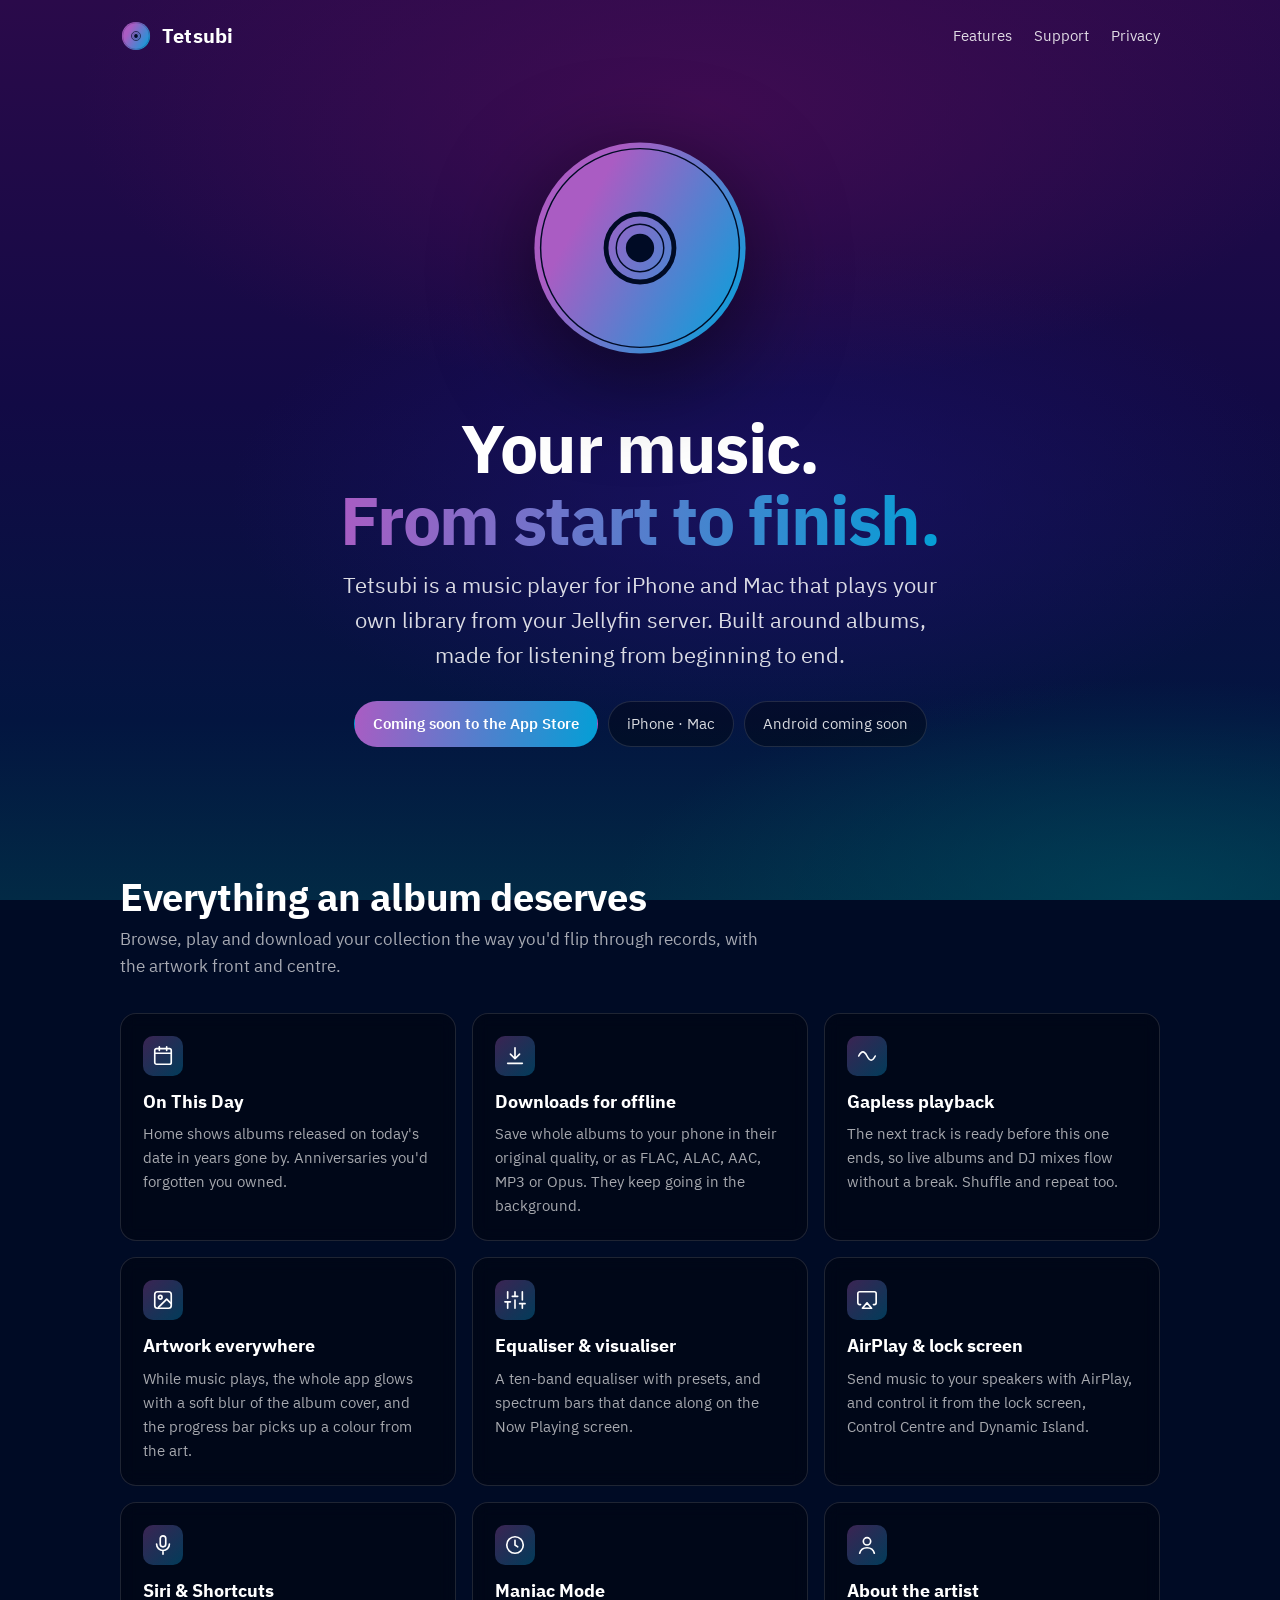
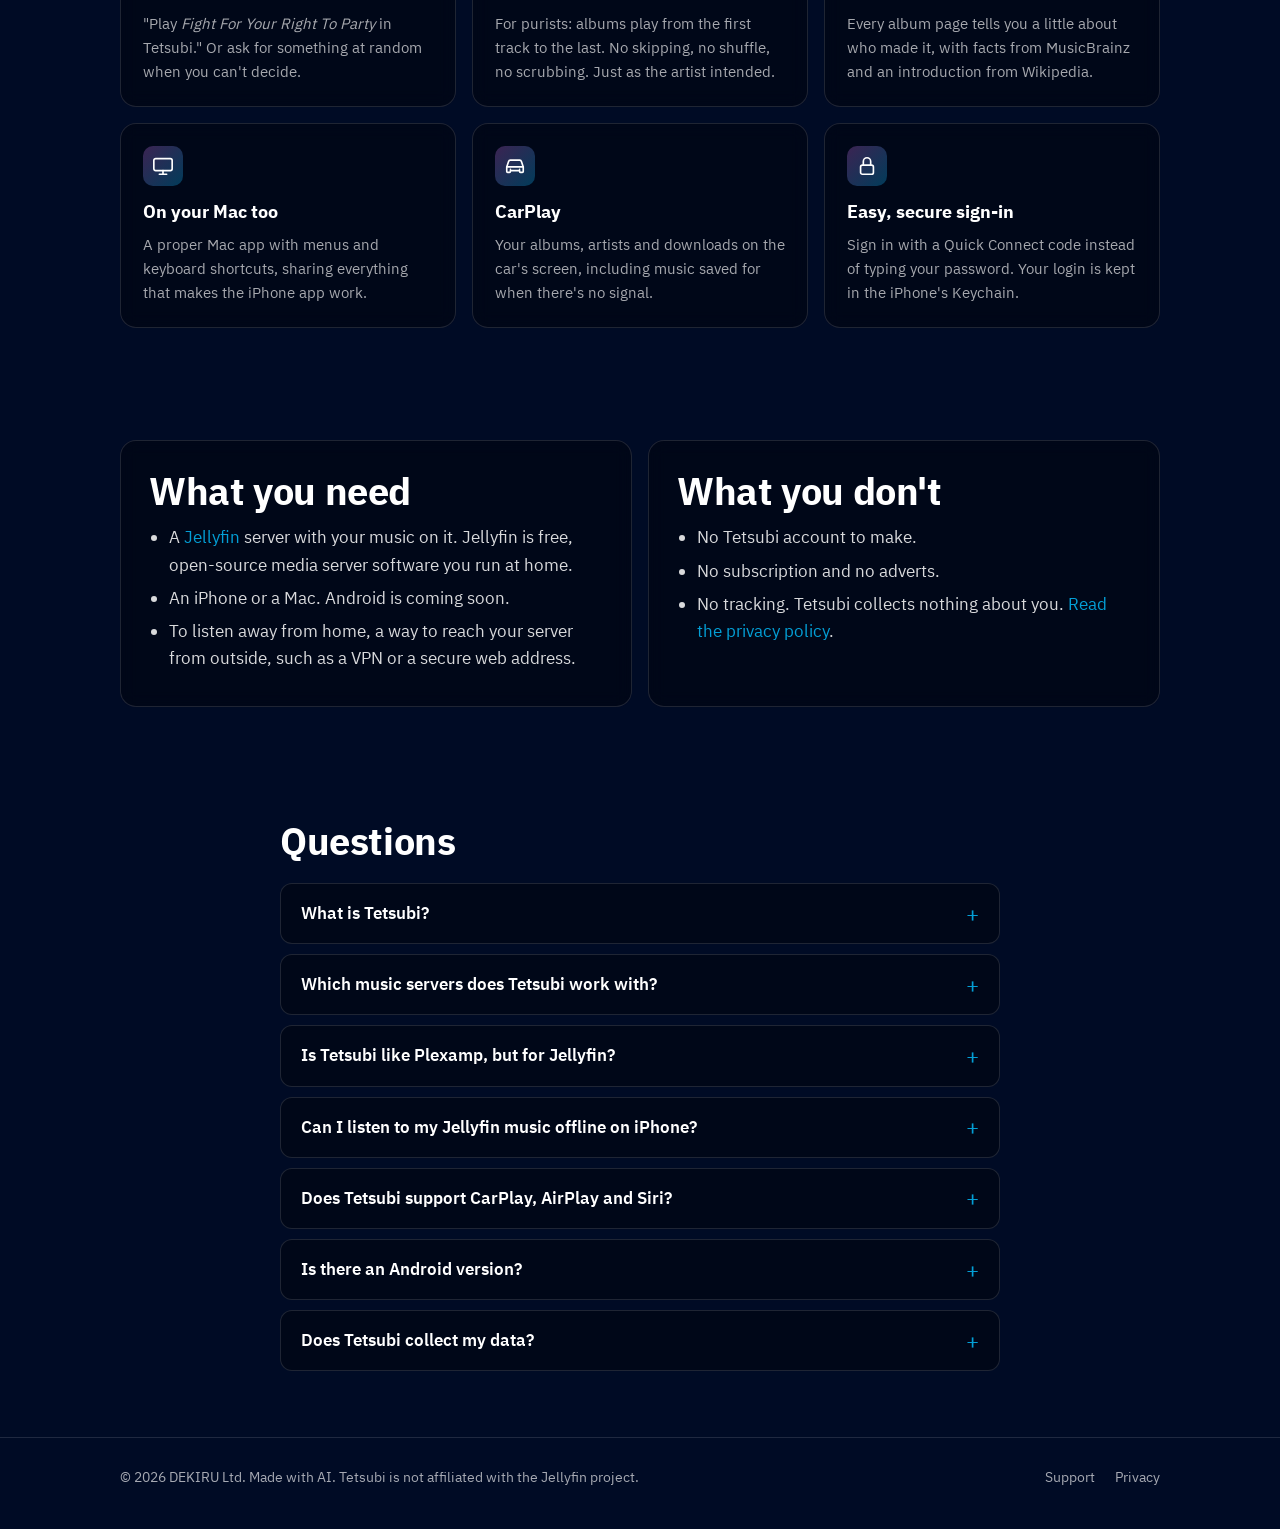
==== index.html @ 82c3cc9a "Initial commit: Tetsubi website Co-Authored-By: Claude Fable 5.2 <noreply@anthropic.com>" ====
<!doctype html>
<html lang="en-GB">
<head>
  <meta charset="utf-8">
  <meta name="viewport" content="width=device-width, initial-scale=1">
  <title>Tetsubi — music player for Jellyfin on iPhone and Mac</title>
  <meta name="description" content="Tetsubi is a music player for iPhone and Mac that plays your own music library from your Jellyfin server. Album-first, offline downloads, gapless playback, no accounts and no tracking.">
  <meta name="robots" content="index, follow, max-image-preview:large">
  <link rel="canonical" href="https://tetsubi.app/">
  <meta name="theme-color" content="#000b25">
  <meta name="application-name" content="Tetsubi">
  <meta property="og:type" content="website">
  <meta property="og:site_name" content="Tetsubi">
  <meta property="og:locale" content="en_GB">
  <meta property="og:url" content="https://tetsubi.app/">
  <meta property="og:title" content="Tetsubi — music player for Jellyfin on iPhone and Mac">
  <meta property="og:description" content="Tetsubi is a music player for iPhone and Mac that plays your own music library from your Jellyfin server. Album-first, offline downloads, gapless playback, no accounts and no tracking.">
  <meta property="og:image" content="https://tetsubi.app/assets/social-card.png">
  <meta property="og:image:width" content="1200">
  <meta property="og:image:height" content="630">
  <meta property="og:image:alt" content="Tetsubi: your music, your server. A music player for Jellyfin on iPhone and Mac.">
  <meta name="twitter:card" content="summary_large_image">
  <meta name="twitter:title" content="Tetsubi — music player for Jellyfin on iPhone and Mac">
  <meta name="twitter:description" content="Tetsubi is a music player for iPhone and Mac that plays your own music library from your Jellyfin server. Album-first, offline downloads, gapless playback, no accounts and no tracking.">
  <meta name="twitter:image" content="https://tetsubi.app/assets/social-card.png">
  <link rel="alternate" type="text/plain" title="Tetsubi summary for AI assistants" href="https://tetsubi.app/llms.txt">
  <link rel="icon" href="favicon.ico" sizes="any">
  <link rel="icon" href="favicon.svg" type="image/svg+xml">
  <link rel="apple-touch-icon" href="assets/apple-touch-icon.png">
  <link rel="stylesheet" href="styles.css">
  <script type="application/ld+json">
  {
    "@context": "https://schema.org",
    "@graph": [
      {
        "@type": "Organization",
        "@id": "https://tetsubi.app/#org",
        "name": "DEKIRU",
        "legalName": "DEKIRU Ltd",
        "url": "https://tetsubi.app/"
      },
      {
        "@type": "WebSite",
        "@id": "https://tetsubi.app/#site",
        "name": "Tetsubi",
        "url": "https://tetsubi.app/",
        "publisher": {
          "@id": "https://tetsubi.app/#org"
        },
        "inLanguage": "en-GB",
        "about": {
          "@id": "https://tetsubi.app/#app"
        }
      },
      {
        "@type": "SoftwareApplication",
        "@id": "https://tetsubi.app/#app",
        "name": "Tetsubi",
        "alternateName": [
          "Tetsubi for Jellyfin",
          "Tetsubi music player"
        ],
        "description": "Tetsubi is a music player for iPhone and Mac that plays your own music library from your Jellyfin server, with offline album downloads, gapless playback, an equaliser, AirPlay, Siri and a Mac app.",
        "applicationCategory": "MultimediaApplication",
        "applicationSubCategory": "Music player",
        "operatingSystem": "iOS, macOS",
        "url": "https://tetsubi.app/",
        "image": "https://tetsubi.app/assets/app-icon-512.png",
        "screenshot": "https://tetsubi.app/assets/social-card.png",
        "publisher": {
          "@id": "https://tetsubi.app/#org"
        },
        "author": {
          "@id": "https://tetsubi.app/#org"
        },
        "inLanguage": "en-GB",
        "keywords": "Jellyfin music player, Jellyfin client, Jellyfin iOS app, Jellyfin Mac app, offline music, FLAC, gapless playback, self-hosted music",
        "featureList": [
          "Streams music from your own Jellyfin server",
          "Quick Connect sign-in",
          "Album downloads for offline listening (original, FLAC, ALAC, AAC, MP3, Opus, WAV)",
          "Gapless playback, shuffle and repeat",
          "On This Day album anniversaries",
          "Blurred album-art backgrounds",
          "10-band equaliser and visualiser",
          "AirPlay, lock-screen and Dynamic Island controls",
          "Siri and Shortcuts",
          "Maniac Mode: albums play start to finish",
          "Artist information from MusicBrainz and Wikipedia",
          "Mac app",
          "CarPlay"
        ],
        "privacyPolicy": "https://tetsubi.app/privacy.html"
      },
      {
        "@type": "FAQPage",
        "@id": "https://tetsubi.app/#faq",
        "mainEntity": [
          {
            "@type": "Question",
            "name": "What is Tetsubi?",
            "acceptedAnswer": {
              "@type": "Answer",
              "text": "Tetsubi is a music player app for iPhone and Mac that plays music from a Jellyfin server. It's a Jellyfin music client: it streams your own music library from your server, and downloads albums to your device so you can listen offline."
            }
          },
          {
            "@type": "Question",
            "name": "Which music servers does Tetsubi work with?",
            "acceptedAnswer": {
              "@type": "Answer",
              "text": "Jellyfin. Tetsubi is made for Jellyfin servers and signs in with Jellyfin's Quick Connect or a Jellyfin username and password. It doesn't connect to Plex, Emby, Navidrome or Subsonic servers."
            }
          },
          {
            "@type": "Question",
            "name": "Is Tetsubi like Plexamp, but for Jellyfin?",
            "acceptedAnswer": {
              "@type": "Answer",
              "text": "In spirit, yes. Plexamp is Plex's music app; Tetsubi brings the same album-first feel to Jellyfin, with blurred album-art backgrounds, gapless playback and a Now Playing screen built around the cover. Tetsubi isn't made by or connected with Plex."
            }
          },
          {
            "@type": "Question",
            "name": "Can I listen to my Jellyfin music offline on iPhone?",
            "acceptedAnswer": {
              "@type": "Answer",
              "text": "Yes. Download any album in Tetsubi and it plays with no connection, including on the lock screen with its artwork. Downloads can keep their original quality (such as FLAC) or be converted to ALAC, AAC, MP3, Opus or WAV."
            }
          },
          {
            "@type": "Question",
            "name": "Does Tetsubi support CarPlay, AirPlay and Siri?",
            "acceptedAnswer": {
              "@type": "Answer",
              "text": "Yes, all three."
            }
          },
          {
            "@type": "Question",
            "name": "Is there an Android version?",
            "acceptedAnswer": {
              "@type": "Answer",
              "text": "Yes, it's in the works and coming soon. Tetsubi is available for iPhone and Mac first."
            }
          },
          {
            "@type": "Question",
            "name": "Does Tetsubi collect my data?",
            "acceptedAnswer": {
              "@type": "Answer",
              "text": "No. There's no Tetsubi account, no analytics and no adverts. The app talks only to your own Jellyfin server, plus MusicBrainz, Wikidata and Wikipedia for artist information. See the privacy policy."
            }
          }
        ]
      }
    ]
  }
  </script>
</head>
<body>
  <header class="site-header">
    <div class="wrap">
      <a class="brand" href="./"><img src="assets/disc.svg" alt="">Tetsubi</a>
      <nav class="site-nav">
        <a href="./#features">Features</a>
        <a href="support.html">Support</a>
        <a href="privacy.html">Privacy</a>
      </nav>
    </div>
  </header>

  <main>
    <div class="hero">
      <div class="wrap">
        <img class="disc" src="assets/disc.svg" alt="The Tetsubi app icon: a pink-to-blue disc" width="240" height="240">
        <h1>Your music.<br><span class="grad">From start to finish.</span></h1>
        <p class="lede">Tetsubi is a music player for iPhone and Mac that plays your own library from your Jellyfin server. Built around albums, made for listening from beginning to end.</p>
        <div class="badges">
          <span class="pill primary">Coming soon to the App Store</span>
          <span class="pill">iPhone · Mac</span>
          <span class="pill">Android coming soon</span>
        </div>
      </div>
    </div>

    <section id="features">
      <div class="wrap">
        <h2>Everything an album deserves</h2>
        <p class="section-intro">Browse, play and download your collection the way you'd flip through records, with the artwork front and centre.</p>
        <div class="grid">
          <div class="card">
            <div class="icon"><svg viewBox="0 0 24 24"><rect x="3" y="4" width="18" height="17" rx="2"/><path d="M3 9h18M8 2v4M16 2v4"/></svg></div>
            <h3>On This Day</h3>
            <p>Home shows albums released on today's date in years gone by. Anniversaries you'd forgotten you owned.</p>
          </div>
          <div class="card">
            <div class="icon"><svg viewBox="0 0 24 24"><path d="M12 3v12M7 10l5 5 5-5M4 20h16"/></svg></div>
            <h3>Downloads for offline</h3>
            <p>Save whole albums to your phone in their original quality, or as FLAC, ALAC, AAC, MP3 or Opus. They keep going in the background.</p>
          </div>
          <div class="card">
            <div class="icon"><svg viewBox="0 0 24 24"><path d="M3 12c3-6 6-6 9 0s6 6 9 0"/></svg></div>
            <h3>Gapless playback</h3>
            <p>The next track is ready before this one ends, so live albums and DJ mixes flow without a break. Shuffle and repeat too.</p>
          </div>
          <div class="card">
            <div class="icon"><svg viewBox="0 0 24 24"><rect x="3" y="3" width="18" height="18" rx="3"/><circle cx="9" cy="9" r="2"/><path d="M21 16l-5-5-9 9"/></svg></div>
            <h3>Artwork everywhere</h3>
            <p>While music plays, the whole app glows with a soft blur of the album cover, and the progress bar picks up a colour from the art.</p>
          </div>
          <div class="card">
            <div class="icon"><svg viewBox="0 0 24 24"><path d="M4 21v-7M4 10V3M12 21v-9M12 8V3M20 21v-5M20 12V3M1 14h6M9 8h6M17 16h6"/></svg></div>
            <h3>Equaliser &amp; visualiser</h3>
            <p>A ten-band equaliser with presets, and spectrum bars that dance along on the Now Playing screen.</p>
          </div>
          <div class="card">
            <div class="icon"><svg viewBox="0 0 24 24"><path d="M5 17H4a2 2 0 0 1-2-2V5a2 2 0 0 1 2-2h16a2 2 0 0 1 2 2v10a2 2 0 0 1-2 2h-1"/><path d="M12 15l5 6H7z"/></svg></div>
            <h3>AirPlay &amp; lock screen</h3>
            <p>Send music to your speakers with AirPlay, and control it from the lock screen, Control Centre and Dynamic Island.</p>
          </div>
          <div class="card">
            <div class="icon"><svg viewBox="0 0 24 24"><rect x="9" y="2" width="6" height="12" rx="3"/><path d="M5 11a7 7 0 0 0 14 0M12 18v4"/></svg></div>
            <h3>Siri &amp; Shortcuts</h3>
            <p>"Play <em>Fight For Your Right To Party</em> in Tetsubi." Or ask for something at random when you can't decide.</p>
          </div>
          <div class="card">
            <div class="icon"><svg viewBox="0 0 24 24"><circle cx="12" cy="12" r="9"/><path d="M12 7v5l3 2"/></svg></div>
            <h3>Maniac Mode</h3>
            <p>For purists: albums play from the first track to the last. No skipping, no shuffle, no scrubbing. Just as the artist intended.</p>
          </div>
          <div class="card">
            <div class="icon"><svg viewBox="0 0 24 24"><circle cx="12" cy="8" r="4"/><path d="M4 21c1-4 4.5-6 8-6s7 2 8 6"/></svg></div>
            <h3>About the artist</h3>
            <p>Every album page tells you a little about who made it, with facts from MusicBrainz and an introduction from Wikipedia.</p>
          </div>
          <div class="card">
            <div class="icon"><svg viewBox="0 0 24 24"><rect x="2" y="4" width="20" height="13" rx="2"/><path d="M8 21h8M12 17v4"/></svg></div>
            <h3>On your Mac too</h3>
            <p>A proper Mac app with menus and keyboard shortcuts, sharing everything that makes the iPhone app work.</p>
          </div>
          <div class="card">
            <div class="icon"><svg viewBox="0 0 24 24"><path d="M3 13l2-6a2 2 0 0 1 2-1.4h10A2 2 0 0 1 19 7l2 6v5a1 1 0 0 1-1 1h-2a1 1 0 0 1-1-1v-1H7v1a1 1 0 0 1-1 1H4a1 1 0 0 1-1-1z"/><path d="M3 13h18M7 15.5h.01M17 15.5h.01"/></svg></div>
            <h3>CarPlay</h3>
            <p>Your albums, artists and downloads on the car's screen, including music saved for when there's no signal.</p>
          </div>
          <div class="card">
            <div class="icon"><svg viewBox="0 0 24 24"><rect x="5" y="11" width="14" height="10" rx="2"/><path d="M8 11V7a4 4 0 0 1 8 0v4"/></svg></div>
            <h3>Easy, secure sign-in</h3>
            <p>Sign in with a Quick Connect code instead of typing your password. Your login is kept in the iPhone's Keychain.</p>
          </div>
        </div>
      </div>
    </section>

    <section>
      <div class="wrap">
        <div class="split">
          <div class="card">
            <h2>What you need</h2>
            <ul>
              <li>A <a href="https://jellyfin.org/">Jellyfin</a> server with your music on it. Jellyfin is free, open-source media server software you run at home.</li>
              <li>An iPhone or a Mac. Android is coming soon.</li>
              <li>To listen away from home, a way to reach your server from outside, such as a VPN or a secure web address.</li>
            </ul>
          </div>
          <div class="card">
            <h2>What you don't</h2>
            <ul>
              <li>No Tetsubi account to make.</li>
              <li>No subscription and no adverts.</li>
              <li>No tracking. Tetsubi collects nothing about you. <a href="privacy.html">Read the privacy policy</a>.</li>
            </ul>
          </div>
        </div>
      </div>
    </section>

    <section id="faq" class="faq">
      <div class="wrap">
        <h2>Questions</h2>

        <details>
          <summary>What is Tetsubi?</summary>
          <div>
            <p>Tetsubi is a music player app for iPhone and Mac that plays music from a Jellyfin server. It's a Jellyfin music client: it streams your own music library from your server, and downloads albums to your device so you can listen offline.</p>
          </div>
        </details>

        <details>
          <summary>Which music servers does Tetsubi work with?</summary>
          <div>
            <p>Jellyfin. Tetsubi is made for Jellyfin servers and signs in with Jellyfin's Quick Connect or a Jellyfin username and password. It doesn't connect to Plex, Emby, Navidrome or Subsonic servers.</p>
          </div>
        </details>

        <details>
          <summary>Is Tetsubi like Plexamp, but for Jellyfin?</summary>
          <div>
            <p>In spirit, yes. Plexamp is Plex's music app; Tetsubi brings the same album-first feel to Jellyfin, with blurred album-art backgrounds, gapless playback and a Now Playing screen built around the cover. Tetsubi isn't made by or connected with Plex.</p>
          </div>
        </details>

        <details>
          <summary>Can I listen to my Jellyfin music offline on iPhone?</summary>
          <div>
            <p>Yes. Download any album in Tetsubi and it plays with no connection, including on the lock screen with its artwork. Downloads can keep their original quality (such as FLAC) or be converted to ALAC, AAC, MP3, Opus or WAV.</p>
          </div>
        </details>

        <details>
          <summary>Does Tetsubi support CarPlay, AirPlay and Siri?</summary>
          <div>
            <p>Yes, all three.</p>
          </div>
        </details>

        <details>
          <summary>Is there an Android version?</summary>
          <div>
            <p>Yes, it's in the works and coming soon. Tetsubi is available for iPhone and Mac first.</p>
          </div>
        </details>

        <details>
          <summary>Does Tetsubi collect my data?</summary>
          <div>
            <p>No. There's no Tetsubi account, no analytics and no adverts. The app talks only to your own Jellyfin server, plus MusicBrainz, Wikidata and Wikipedia for artist information. See the <a href="privacy.html">privacy policy</a>.</p>
          </div>
        </details>
      </div>
    </section>
  </main>

  <footer class="site-footer">
    <div class="wrap">
      <span>© 2026 DEKIRU Ltd. Made with AI. Tetsubi is not affiliated with the Jellyfin project.</span>
      <nav>
        <a href="support.html">Support</a>
        <a href="privacy.html">Privacy</a>
      </nav>
    </div>
  </footer>
</body>
</html>
---- styles.css ----
/* Tetsubi website — colours match the app (AppColors.swift). */
@font-face {
  font-family: 'IBM Plex Sans';
  font-style: normal;
  font-weight: 400;
  src: url('assets/ibm-plex-sans-400.woff2') format('woff2');
}
@font-face {
  font-family: 'IBM Plex Sans';
  font-style: normal;
  font-weight: 500;
  src: url('assets/ibm-plex-sans-500.woff2') format('woff2');
}
@font-face {
  font-family: 'IBM Plex Sans';
  font-style: normal;
  font-weight: 600;
  src: url('assets/ibm-plex-sans-600.woff2') format('woff2');
}
@font-face {
  font-family: 'IBM Plex Sans';
  font-style: normal;
  font-weight: 700;
  src: url('assets/ibm-plex-sans-700.woff2') format('woff2');
}

:root {
  --navy: #000b25;
  --pink: #aa5cc3;
  --blue: #039fd6;
  --text: #ffffff;
  --text-2: rgba(255, 255, 255, 0.85);
  --text-3: rgba(255, 255, 255, 0.65);
  --box: rgba(0, 0, 0, 0.35);
  --line: rgba(255, 255, 255, 0.12);
  --radius: 16px;
  --max: 1080px;
  color-scheme: dark;
}

* { box-sizing: border-box; }

html { -webkit-text-size-adjust: 100%; }

body {
  margin: 0;
  min-height: 100vh;
  color: var(--text);
  font: 17px/1.6 'IBM Plex Sans', -apple-system, BlinkMacSystemFont, "SF Pro Text", "Segoe UI", Roboto, "Helvetica Neue", Arial, sans-serif;
  /* Same purple-to-teal wash as the app's background picture. */
  background-color: var(--navy);
  background-image:
    radial-gradient(ellipse 70% 45% at 55% 12%, rgba(64, 12, 82, 0.95), transparent 70%),
    radial-gradient(ellipse 60% 40% at 60% 55%, rgba(26, 18, 100, 0.8), transparent 70%),
    radial-gradient(ellipse 60% 35% at 90% 100%, rgba(0, 70, 90, 0.75), transparent 70%),
    linear-gradient(180deg, #2a0a4a 0%, #120a45 45%, #031540 80%, #022a45 100%);
  background-attachment: fixed;
}

a { color: var(--blue); text-decoration: none; }
a:hover { text-decoration: underline; }

.wrap { max-width: var(--max); margin: 0 auto; padding: 0 20px; }

/* Header */
.site-header { padding: 20px 0; }
.site-header .wrap { display: flex; align-items: center; justify-content: space-between; gap: 16px; }
.brand { display: flex; align-items: center; gap: 10px; color: var(--text); font-weight: 700; font-size: 20px; letter-spacing: 0.01em; }
.brand:hover { text-decoration: none; }
.brand img { width: 32px; height: 32px; }
.site-nav { display: flex; gap: 22px; font-size: 15px; }
.site-nav a { color: var(--text-2); }
.site-nav a:hover, .site-nav a[aria-current="page"] { color: var(--text); text-decoration: none; }
.site-nav a[aria-current="page"] { box-shadow: inset 0 -2px 0 var(--pink); }

/* Hero */
.hero { text-align: center; padding: 56px 0 72px; }
.hero .disc {
  width: min(240px, 60vw); height: auto;
  filter: drop-shadow(0 24px 48px rgba(0, 0, 0, 0.55));
  animation: spin 24s linear infinite;
}
@keyframes spin { to { transform: rotate(360deg); } }
@media (prefers-reduced-motion: reduce) { .hero .disc { animation: none; } }

.hero h1 { font-size: clamp(40px, 8vw, 68px); line-height: 1.05; margin: 36px 0 12px; letter-spacing: -0.02em; }
.hero h1 .grad {
  background: linear-gradient(100deg, var(--pink), var(--blue));
  -webkit-background-clip: text; background-clip: text; color: transparent;
}
.hero p.lede { font-size: clamp(18px, 2.6vw, 22px); color: var(--text-2); max-width: 620px; margin: 0 auto; }

.badges { display: flex; flex-wrap: wrap; justify-content: center; gap: 10px; margin-top: 28px; }
.pill {
  display: inline-flex; align-items: center; gap: 8px;
  padding: 10px 18px; border-radius: 999px;
  background: var(--box); border: 1px solid var(--line);
  color: var(--text-2); font-size: 15px;
}
.pill.primary { background: linear-gradient(100deg, var(--pink), var(--blue)); border-color: transparent; color: #fff; font-weight: 600; }

/* Sections */
section { padding: 56px 0; }
h2 { font-size: clamp(28px, 4.5vw, 38px); line-height: 1.15; margin: 0 0 8px; letter-spacing: -0.01em; }
.section-intro { color: var(--text-3); margin: 0 0 32px; max-width: 640px; }

.grid { display: grid; grid-template-columns: repeat(auto-fill, minmax(260px, 1fr)); gap: 16px; }
.card {
  background: var(--box); border: 1px solid var(--line); border-radius: var(--radius);
  padding: 22px;
  backdrop-filter: blur(8px); -webkit-backdrop-filter: blur(8px);
}
.card h3 { margin: 12px 0 6px; font-size: 18px; }
.card p { margin: 0; color: var(--text-3); font-size: 15px; }
.icon {
  width: 40px; height: 40px; border-radius: 10px;
  display: grid; place-items: center;
  background: linear-gradient(135deg, rgba(170, 92, 195, 0.35), rgba(3, 159, 214, 0.35));
}
.icon svg { width: 22px; height: 22px; stroke: #fff; fill: none; stroke-width: 1.8; stroke-linecap: round; stroke-linejoin: round; }
.tag { display: inline-block; margin-left: 6px; padding: 1px 8px; border-radius: 999px; font-size: 12px; font-weight: 600; vertical-align: 2px; background: rgba(3, 159, 214, 0.25); color: #9fe0f7; }

.split { display: grid; grid-template-columns: 1fr 1fr; gap: 16px; }
@media (max-width: 760px) { .split { grid-template-columns: 1fr; } }
.split .card { padding: 28px; }
.split ul { margin: 12px 0 0; padding-left: 20px; color: var(--text-2); }
.split li { margin: 6px 0; }

/* Text pages (support, privacy) */
.page { padding: 32px 0 64px; }
.page .wrap { max-width: 760px; }
.page h1 { font-size: clamp(34px, 6vw, 48px); margin: 16px 0 8px; letter-spacing: -0.02em; }
.page .updated { color: var(--text-3); margin: 0 0 32px; font-size: 15px; }
.page h2 { font-size: 24px; margin: 40px 0 10px; }
.page p, .page li { color: var(--text-2); }
.page ul { padding-left: 22px; }
.page li { margin: 6px 0; }
.page .card { margin: 24px 0; }
.page .card p:first-child { margin-top: 0; }
.page .card p:last-child { margin-bottom: 0; }

details { background: var(--box); border: 1px solid var(--line); border-radius: 12px; margin: 10px 0; }
summary { cursor: pointer; padding: 16px 20px; font-weight: 600; list-style: none; position: relative; padding-right: 48px; }
summary::-webkit-details-marker { display: none; }
summary::after { content: "+"; position: absolute; right: 20px; top: 50%; transform: translateY(-50%); font-size: 22px; font-weight: 400; color: var(--blue); }
details[open] summary::after { content: "–"; }
details > div { padding: 0 20px 16px; }
details > div > p:first-child { margin-top: 0; }

.contact {
  text-align: center; padding: 32px 24px;
  background: linear-gradient(135deg, rgba(170, 92, 195, 0.25), rgba(3, 159, 214, 0.25));
  border: 1px solid var(--line); border-radius: var(--radius);
}
.contact h2 { margin-top: 0; }
.contact .pill { margin-top: 8px; font-size: 17px; }

kbd, .ui { font: inherit; font-weight: 600; color: var(--text); }

/* Footer */
.site-footer { border-top: 1px solid var(--line); padding: 28px 0 40px; color: var(--text-3); font-size: 14px; }
.site-footer .wrap { display: flex; flex-wrap: wrap; justify-content: space-between; gap: 12px; }
.site-footer nav { display: flex; gap: 20px; }
.site-footer a { color: var(--text-3); }
.site-footer a:hover { color: var(--text); }

@media (max-width: 480px) {
  body { font-size: 16px; }
  .wrap { padding: 0 16px; }
  .site-nav { gap: 16px; }
  .hero { padding: 32px 0 48px; }
}

/* Home page FAQ */
.faq .wrap { max-width: 760px; }
.faq h2 { margin-bottom: 20px; }
.faq p { color: var(--text-2); }
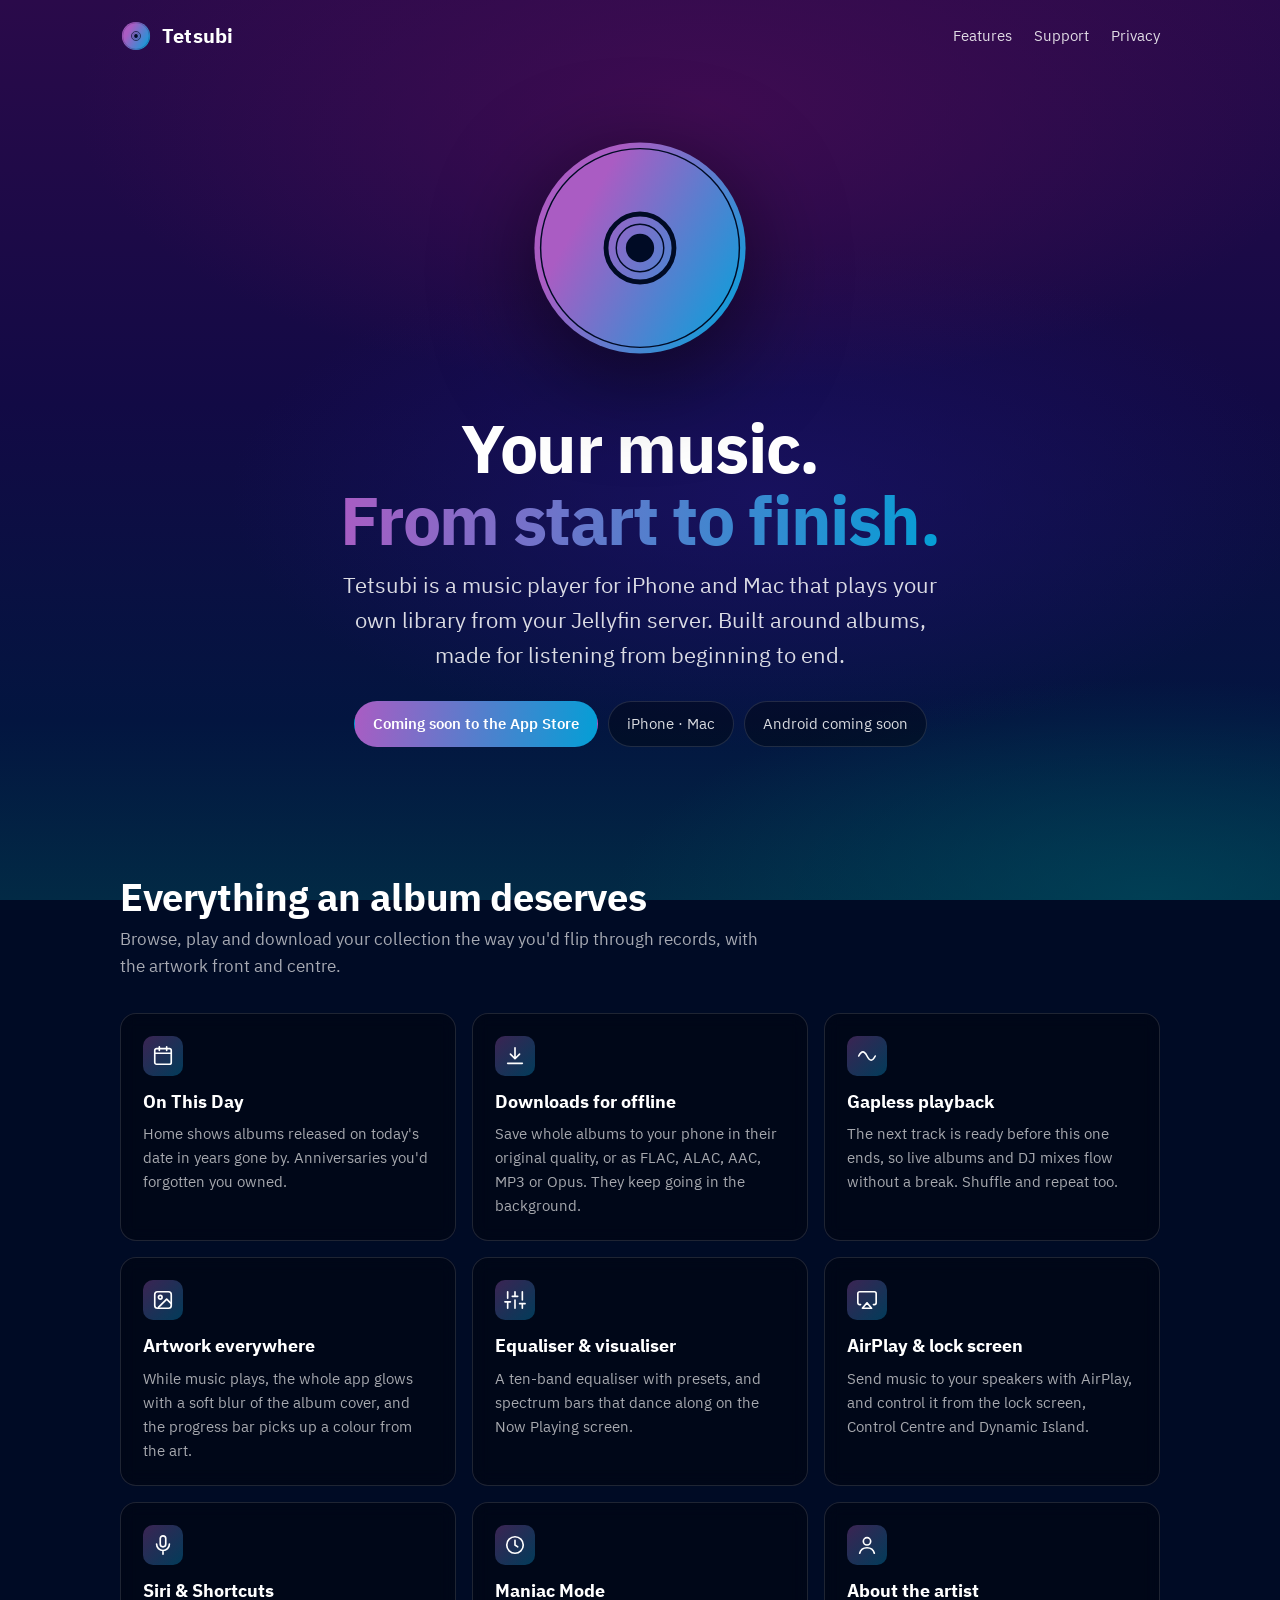
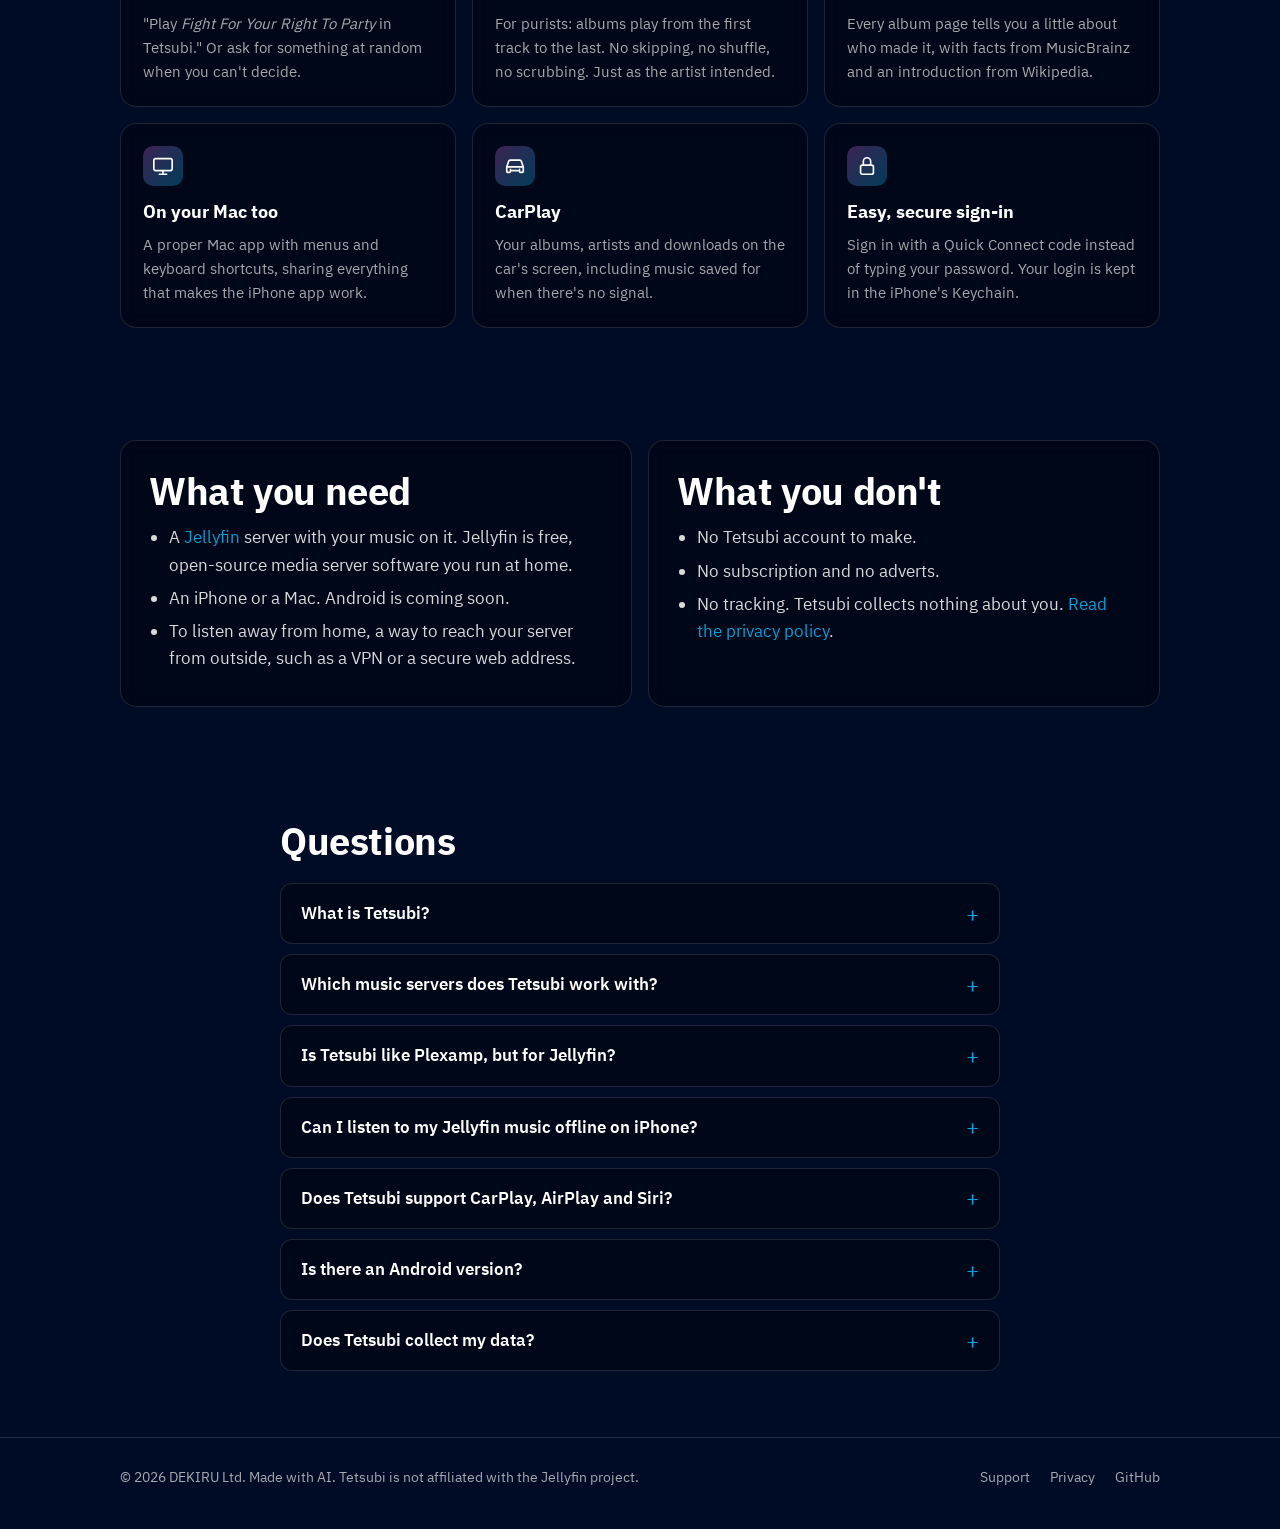
==== commit 5667f414: "Footer: link to the Tetsubi organisation on GitHub Added after Privacy on every page. Sitemap dates " ====
--- a/index.html
+++ b/index.html
@@ -338,6 +338,7 @@
       <nav>
         <a href="support.html">Support</a>
         <a href="privacy.html">Privacy</a>
+        <a href="https://github.com/tetsubi-app">GitHub</a>
       </nav>
     </div>
   </footer>
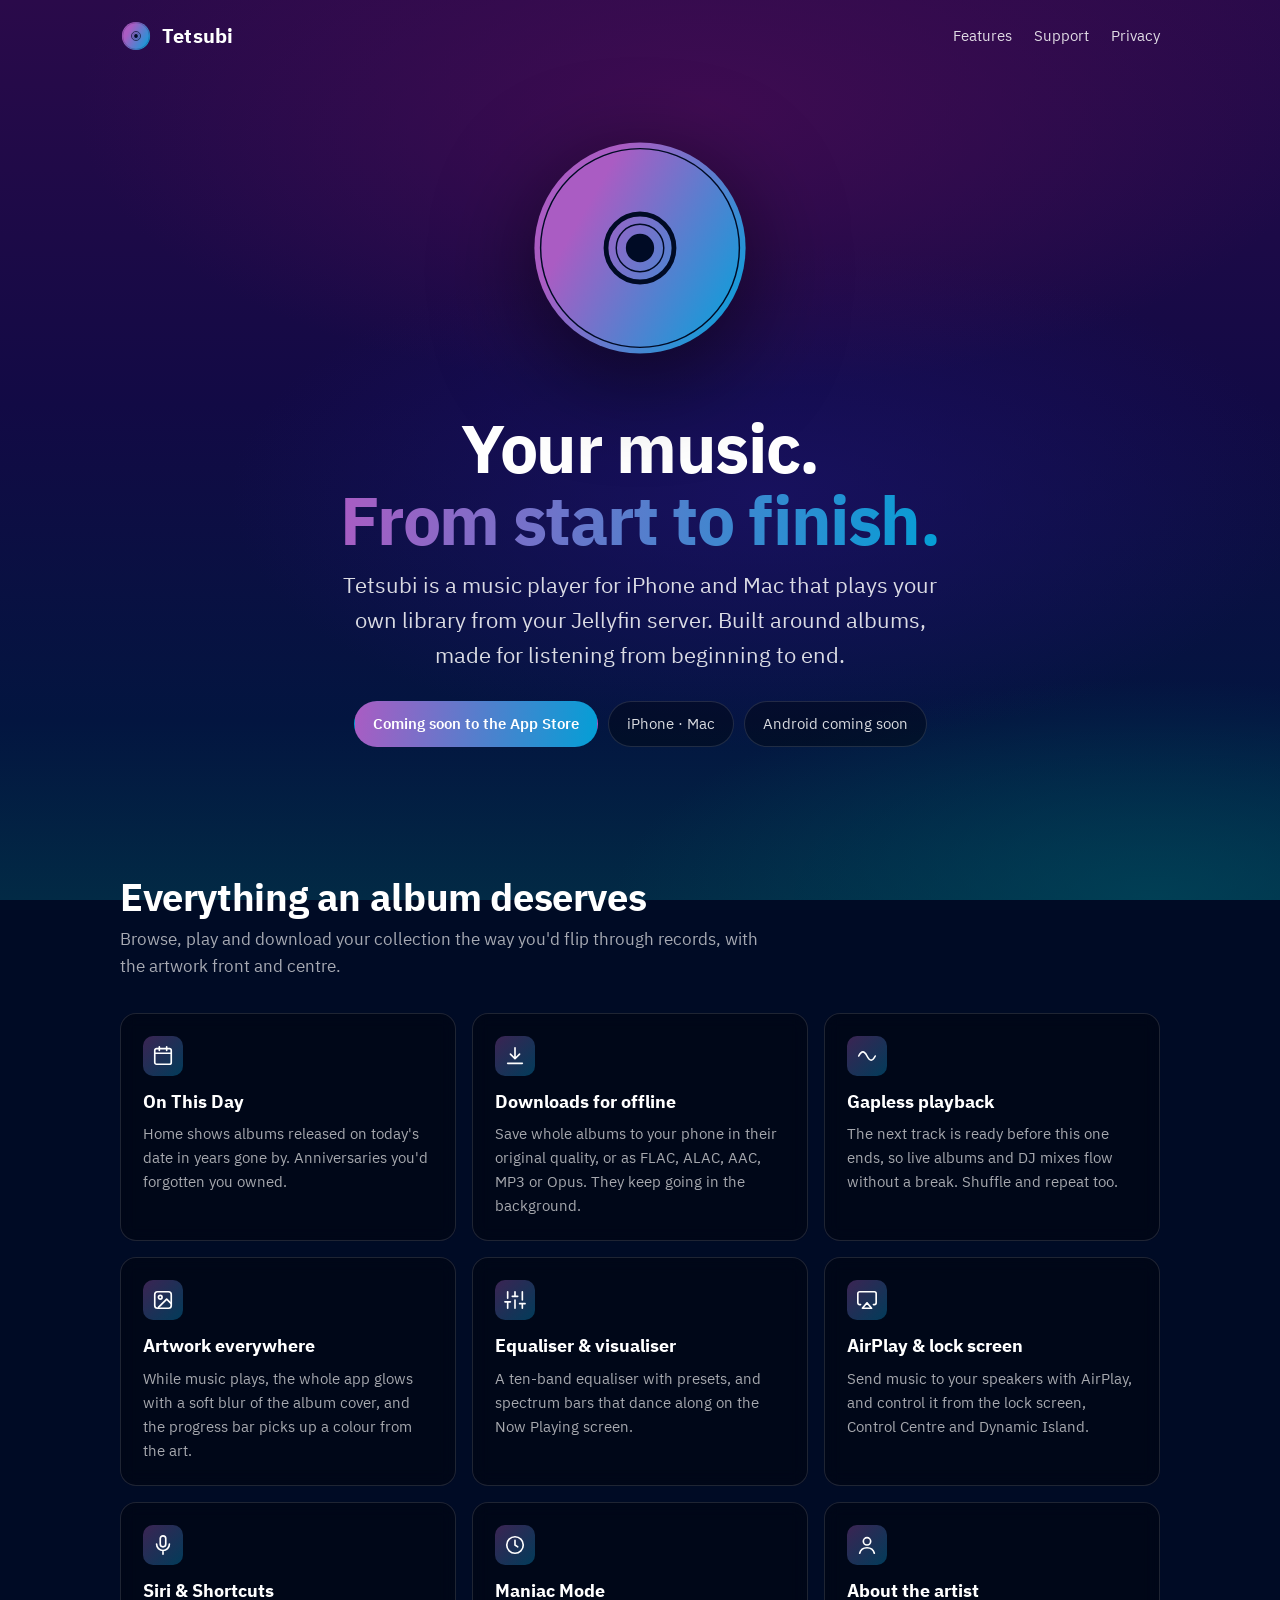
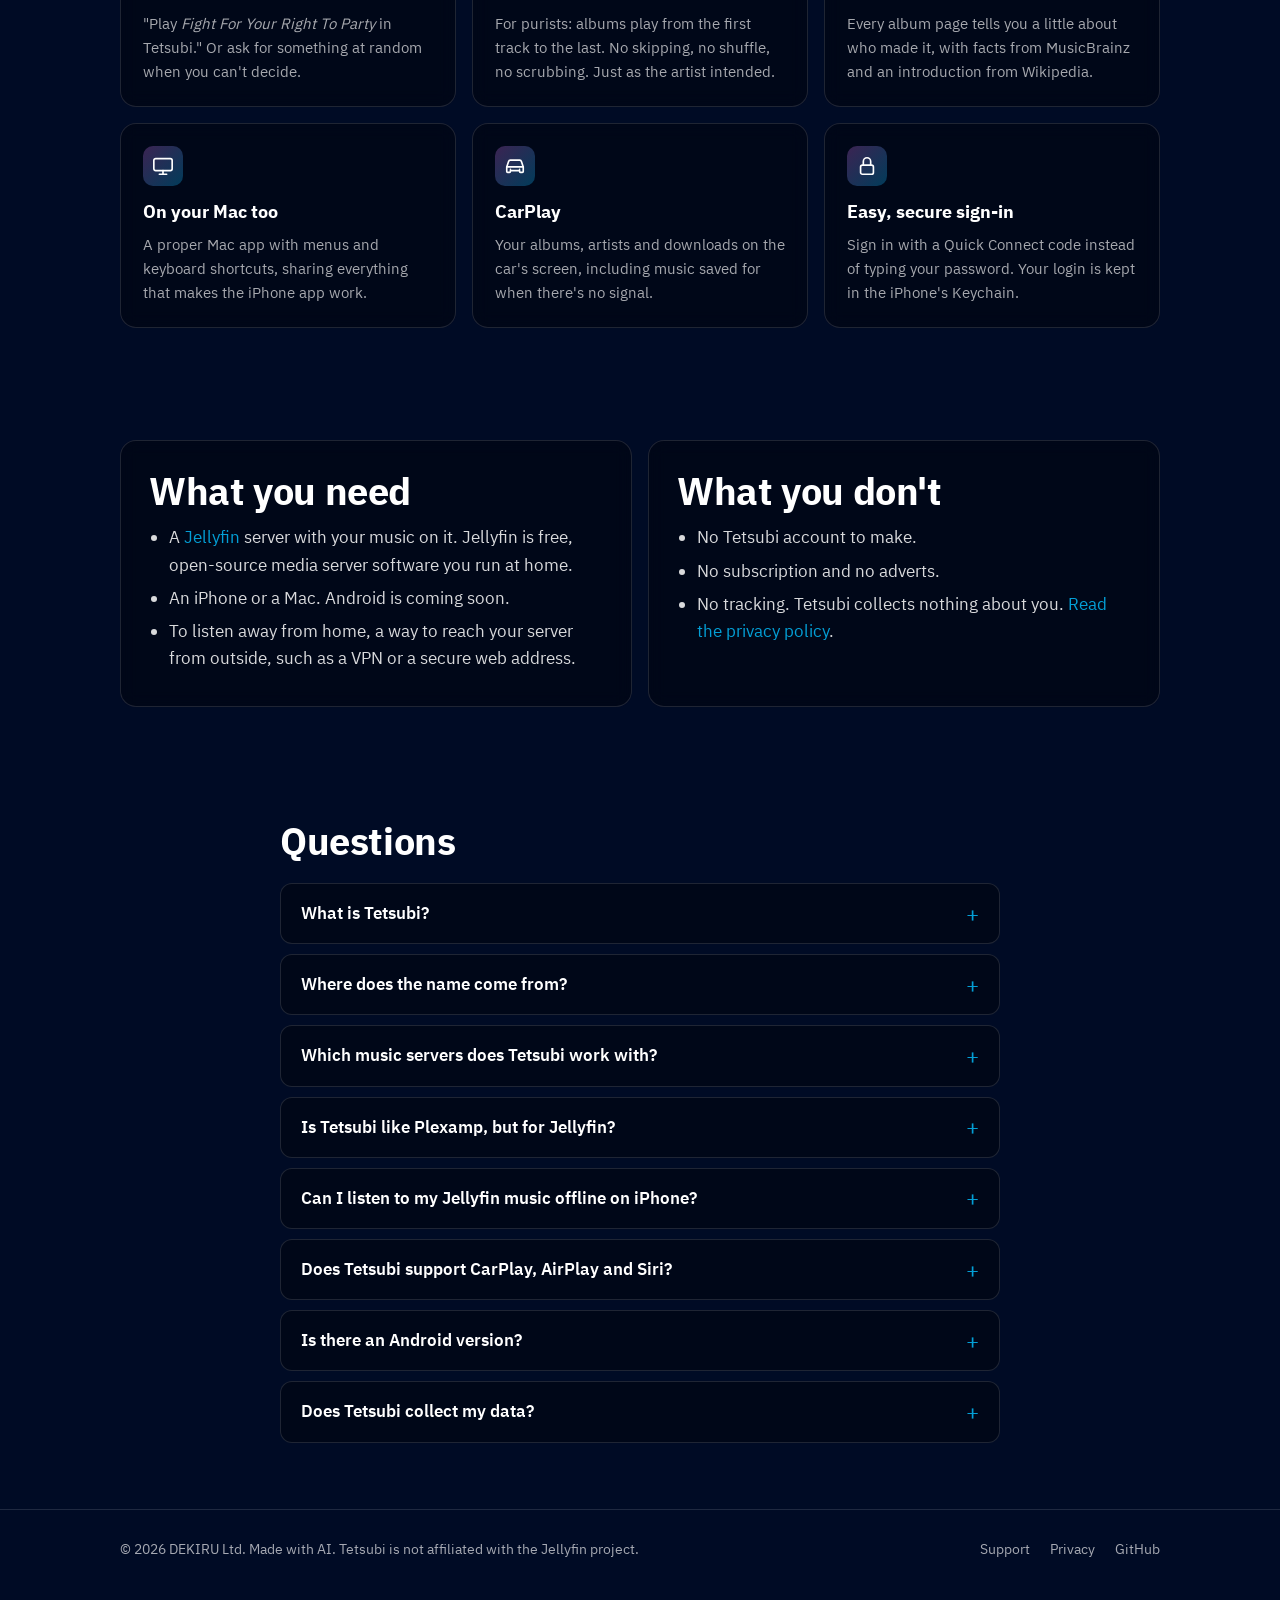
==== commit e2b0f06e: "FAQ: where the name comes from (徹頭徹尾, from beginning to end) Co-Authored-By: Claude Opus 5.5 <norepl" ====
--- a/index.html
+++ b/index.html
@@ -18,7 +18,7 @@
   <meta property="og:image" content="https://tetsubi.app/assets/social-card.png">
   <meta property="og:image:width" content="1200">
   <meta property="og:image:height" content="630">
-  <meta property="og:image:alt" content="Tetsubi: your music, your server. A music player for Jellyfin on iPhone and Mac.">
+  <meta property="og:image:alt" content="Tetsubi: Your music. From start to finish. A music player for Jellyfin on iPhone and Mac.">
   <meta name="twitter:card" content="summary_large_image">
   <meta name="twitter:title" content="Tetsubi — music player for Jellyfin on iPhone and Mac">
   <meta name="twitter:description" content="Tetsubi is a music player for iPhone and Mac that plays your own music library from your Jellyfin server. Album-first, offline downloads, gapless playback, no accounts and no tracking.">
@@ -106,6 +106,14 @@
           },
           {
             "@type": "Question",
+            "name": "Where does the name come from?",
+            "acceptedAnswer": {
+              "@type": "Answer",
+              "text": "The name comes from the Japanese saying 徹頭徹尾 (hiragana: てっとうてつび; Hepburn: tettō tetsubi), which means \"from beginning to end\". We chose it because that's how Tetsubi is meant to be listened to: albums played all the way through, from the first track to the last."
+            }
+          },
+          {
+            "@type": "Question",
             "name": "Which music servers does Tetsubi work with?",
             "acceptedAnswer": {
               "@type": "Answer",
@@ -288,6 +296,13 @@
         </details>
 
         <details>
+          <summary>Where does the name come from?</summary>
+          <div>
+            <p>The name comes from the Japanese saying <span lang="ja">徹頭徹尾</span> (hiragana: <span lang="ja">てっとうてつび</span>; Hepburn: <i lang="ja-Latn">tettō tetsubi</i>), which means "from beginning to end". We chose it because that's how Tetsubi is meant to be listened to: albums played all the way through, from the first track to the last.</p>
+          </div>
+        </details>
+
+        <details>
           <summary>Which music servers does Tetsubi work with?</summary>
           <div>
             <p>Jellyfin. Tetsubi is made for Jellyfin servers and signs in with Jellyfin's Quick Connect or a Jellyfin username and password. It doesn't connect to Plex, Emby, Navidrome or Subsonic servers.</p>
--- a/styles.css
+++ b/styles.css
@@ -41,6 +41,9 @@
 * { box-sizing: border-box; }
 
 html { -webkit-text-size-adjust: 100%; }
+@media (prefers-reduced-motion: no-preference) {
+  html { scroll-behavior: smooth; }
+}
 
 body {
   margin: 0;
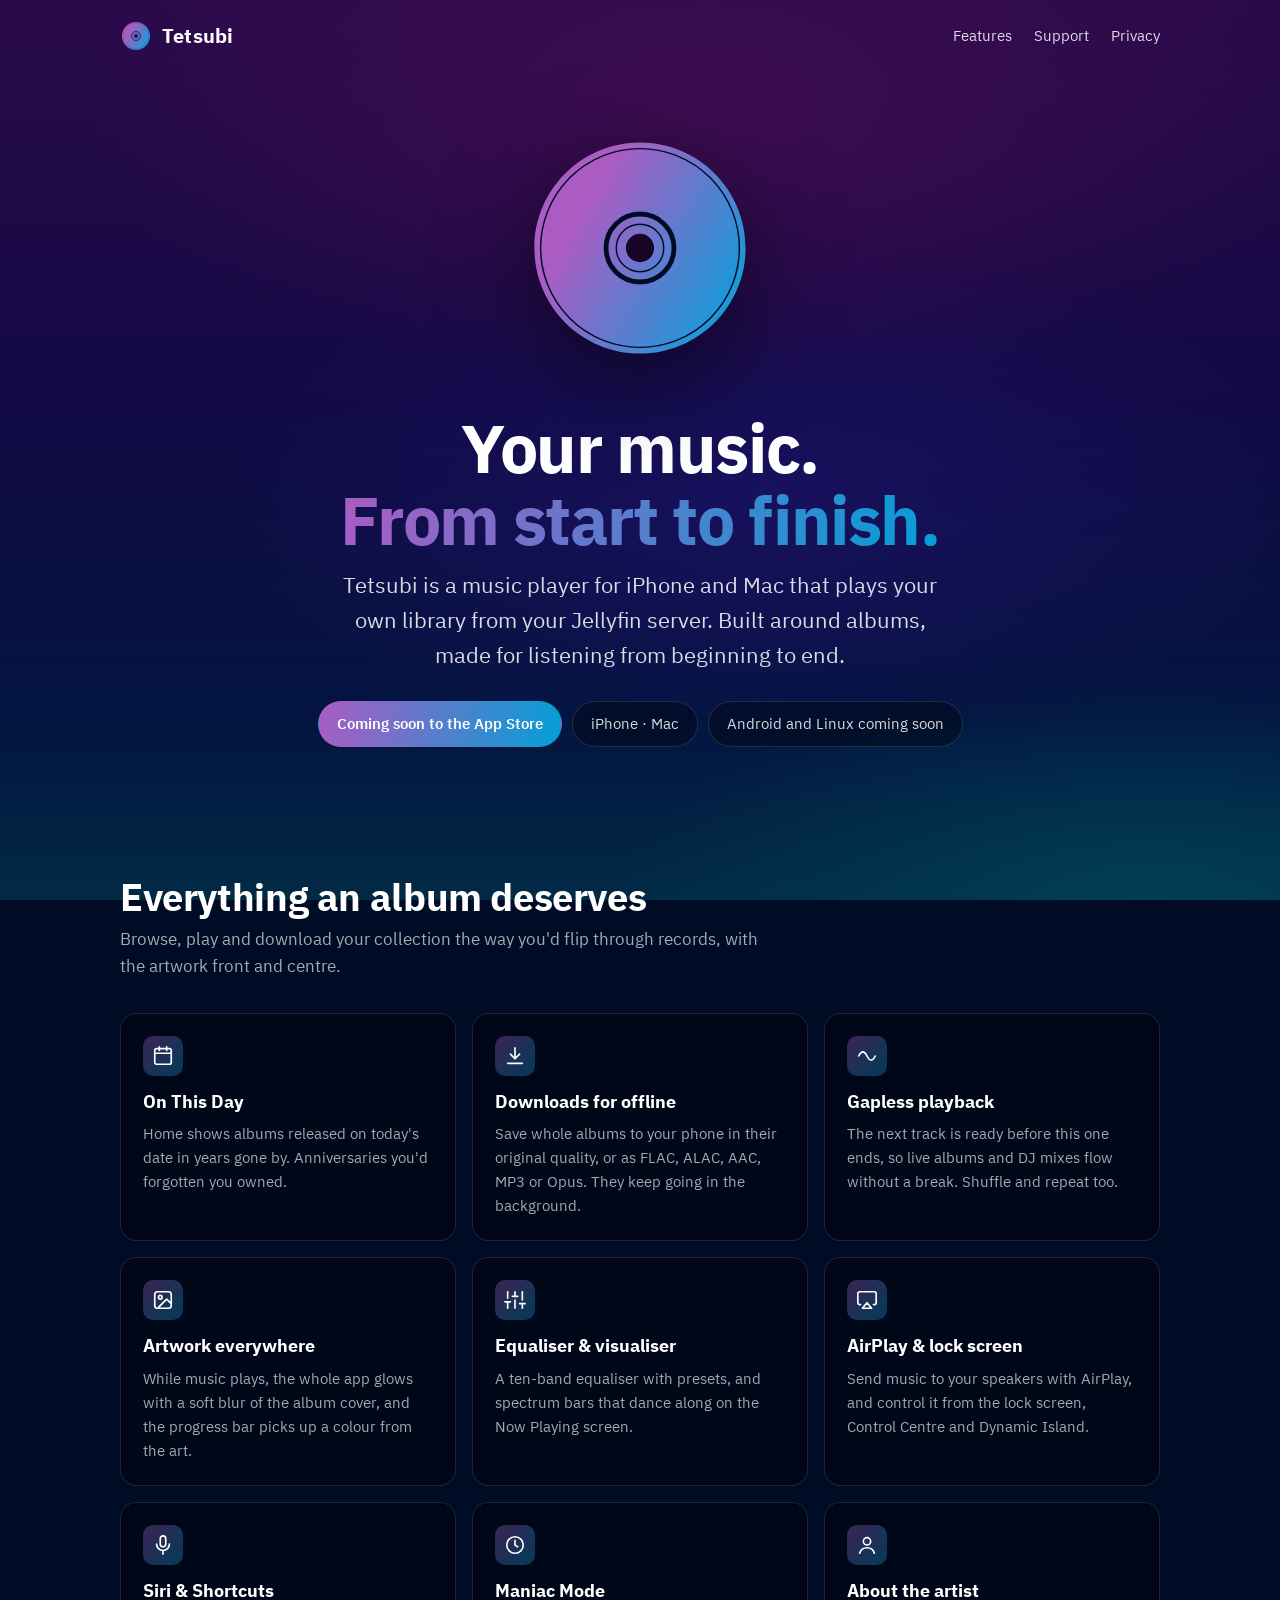
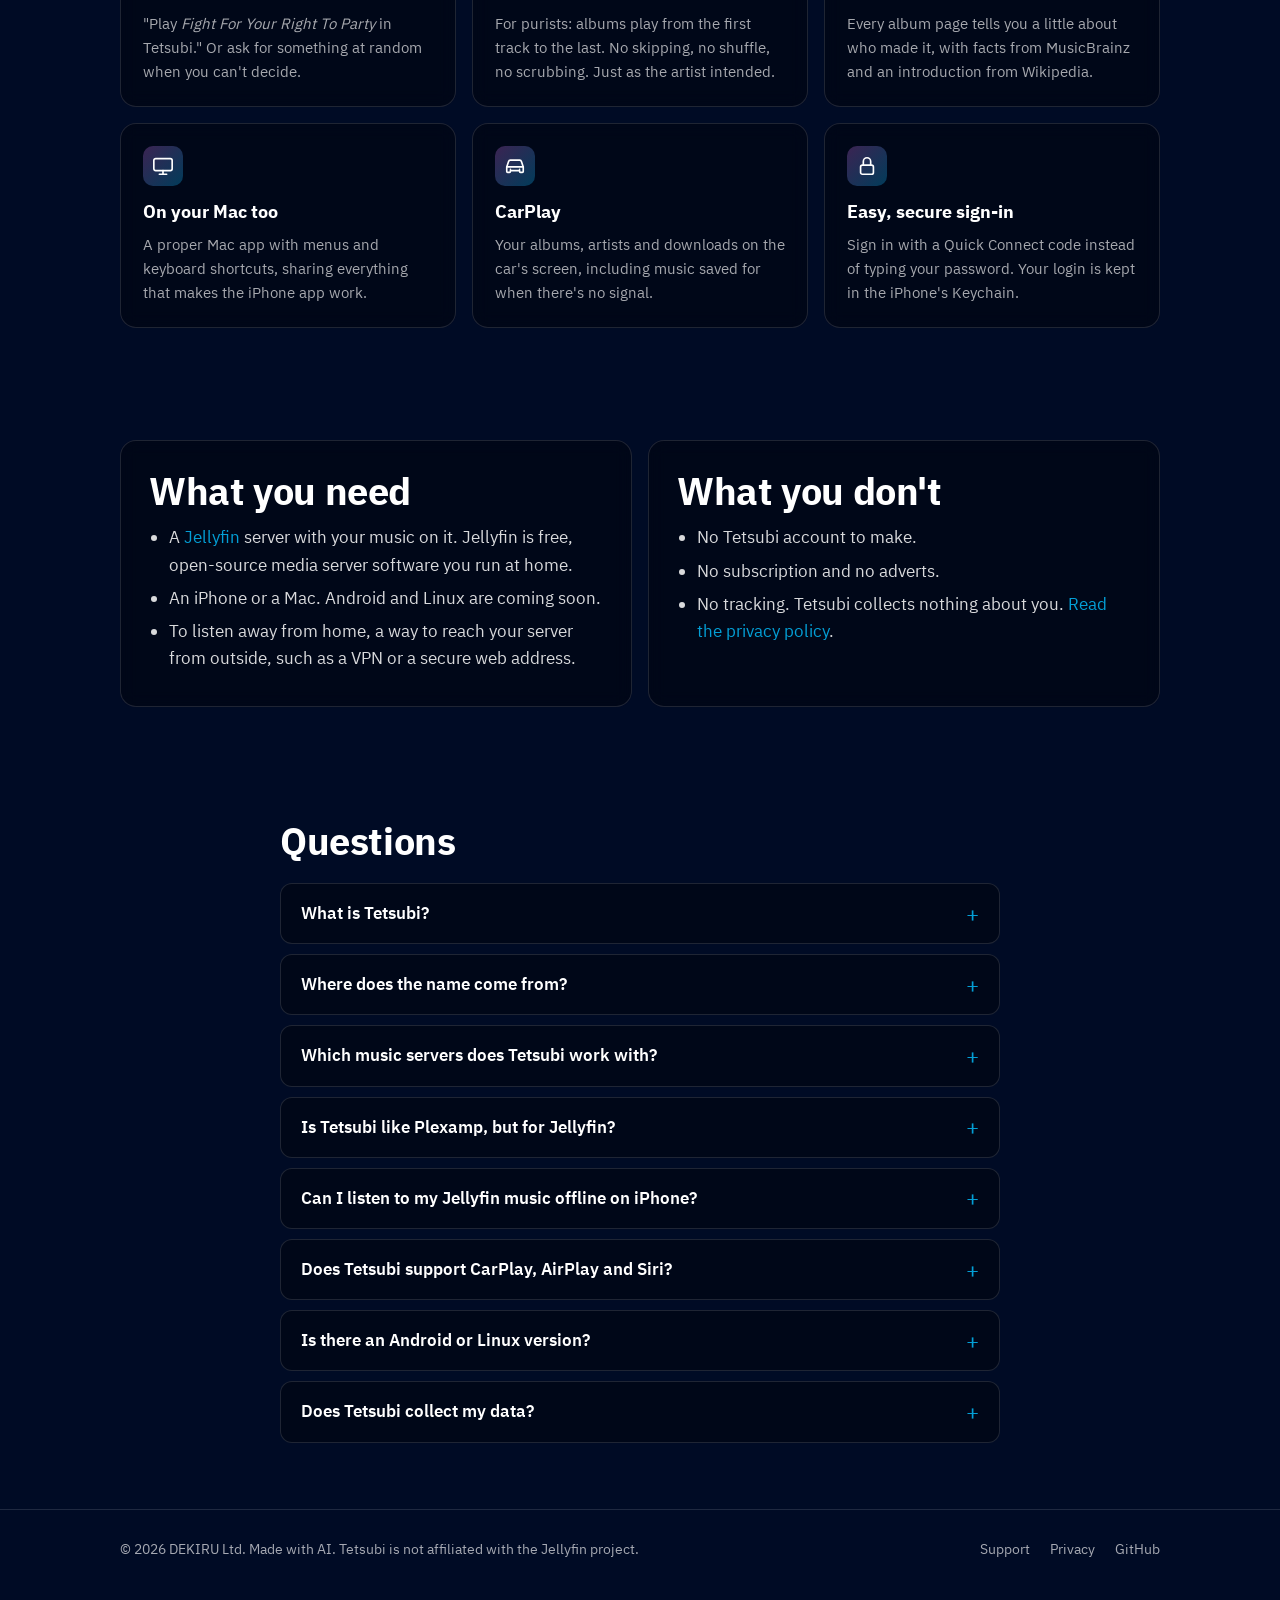
==== commit b5bce8ee: "Android and Linux coming soon; new disc with a transparent centre Mention Linux alongside Android on" ====
--- a/index.html
+++ b/index.html
@@ -146,10 +146,10 @@
           },
           {
             "@type": "Question",
-            "name": "Is there an Android version?",
-            "acceptedAnswer": {
-              "@type": "Answer",
-              "text": "Yes, it's in the works and coming soon. Tetsubi is available for iPhone and Mac first."
+            "name": "Is there an Android or Linux version?",
+            "acceptedAnswer": {
+              "@type": "Answer",
+              "text": "Yes, both are in the works and coming soon. Tetsubi is available for iPhone and Mac first."
             }
           },
           {
@@ -187,7 +187,7 @@
         <div class="badges">
           <span class="pill primary">Coming soon to the App Store</span>
           <span class="pill">iPhone · Mac</span>
-          <span class="pill">Android coming soon</span>
+          <span class="pill">Android and Linux coming soon</span>
         </div>
       </div>
     </div>
@@ -268,7 +268,7 @@
             <h2>What you need</h2>
             <ul>
               <li>A <a href="https://jellyfin.org/">Jellyfin</a> server with your music on it. Jellyfin is free, open-source media server software you run at home.</li>
-              <li>An iPhone or a Mac. Android is coming soon.</li>
+              <li>An iPhone or a Mac. Android and Linux are coming soon.</li>
               <li>To listen away from home, a way to reach your server from outside, such as a VPN or a secure web address.</li>
             </ul>
           </div>
@@ -331,9 +331,9 @@
         </details>
 
         <details>
-          <summary>Is there an Android version?</summary>
-          <div>
-            <p>Yes, it's in the works and coming soon. Tetsubi is available for iPhone and Mac first.</p>
+          <summary>Is there an Android or Linux version?</summary>
+          <div>
+            <p>Yes, both are in the works and coming soon. Tetsubi is available for iPhone and Mac first.</p>
           </div>
         </details>
 
